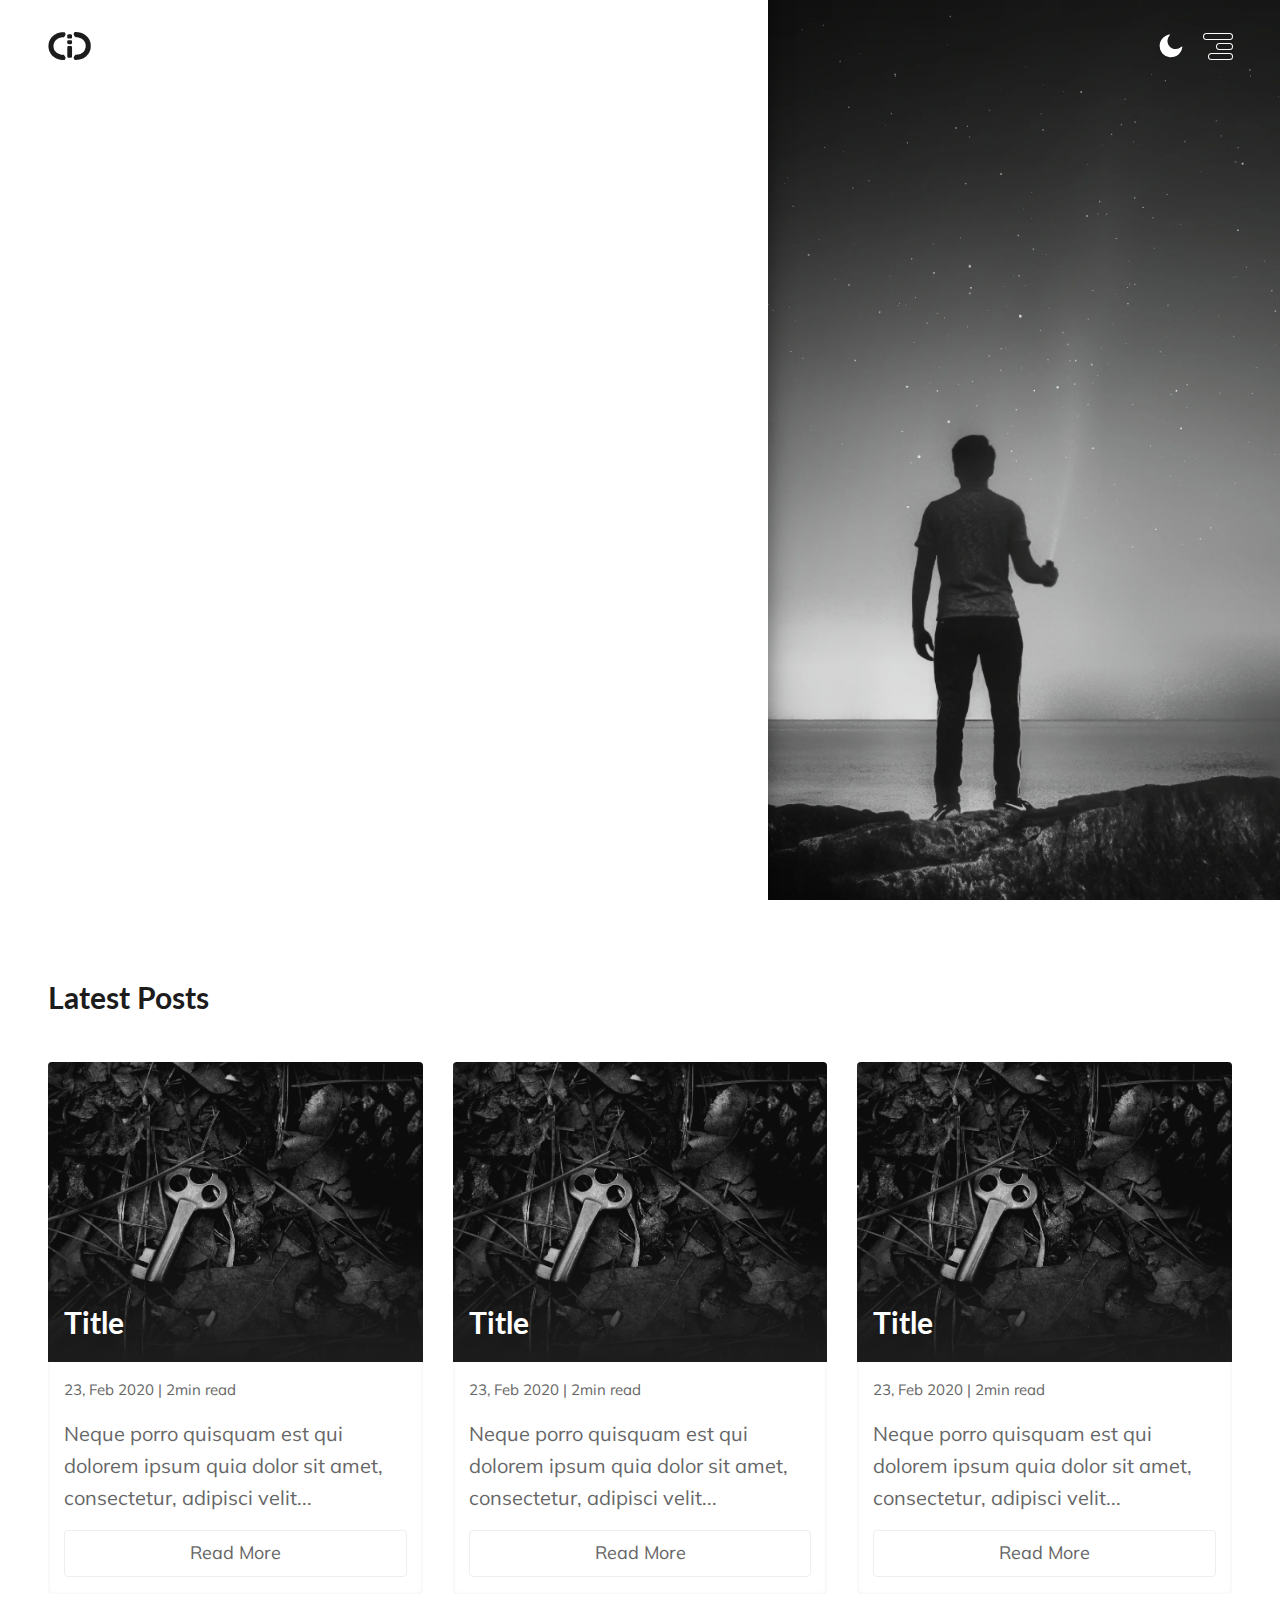
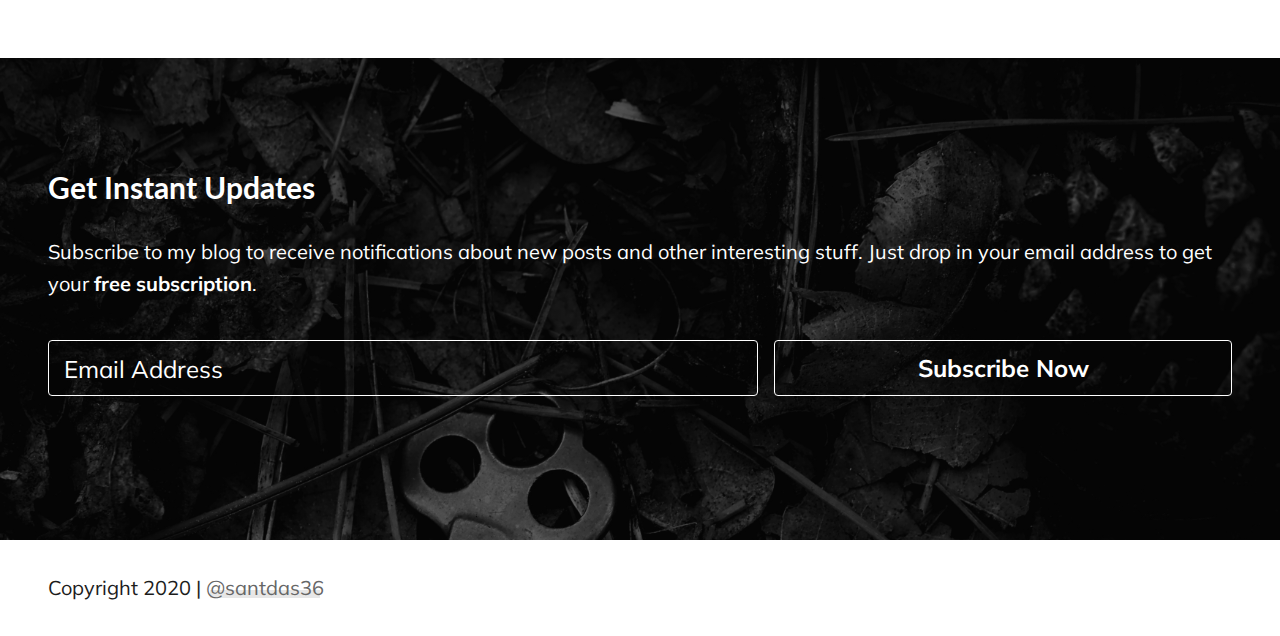
==== temp/index.html @ 0d37ef48 "post v2, preload commented" ====
<!DOCTYPE html>
<html lang="en">
<head>
    <meta charset="utf-8">
    <title>Dits and Dahs | Blog by @santdas36</title>
    <meta name="description" content="Life's nothing but dits and dahs, it's all about finding the pause.">
    <meta name="author" content="santdas36">
    <meta name="theme-color" content="#fff">
    <meta name="viewport" content="width=device-width, initial-scale=1">
    <link href="css/fontawesome/css/fontawesome.min.css" rel="stylesheet">
    <link href="css/fontawesome/css/brands.min.css" rel="stylesheet">
    <link href="css/fontawesome/css/solid.min.css" rel="stylesheet">
    <link href="https://fonts.googleapis.com/css2?family=Muli:wght@400;700&family=Lato:wght@700;900&display=swap" rel="stylesheet">
  <link rel="stylesheet" href="css/normalize.css">
    <link rel="stylesheet" href="css/skeleton.css">
    <link rel="stylesheet" href="css/style.css">
    <link rel="stylesheet" href="css/dark.css">
    <link rel="icon" type="image/png" href="images/favicon.png">
    <style>
        .preload {
            position: fixed;
            z-index: 99;
            top: 0;
            left: 0;
            height: 100vh;
            width: 100vw;
            background: #fff;
            display: flex;
            align-items: center;
            justify-content: center;
            box-shadow: 0 0 1em 1em rgba(0,0,0,0.5);
        }
         body.dark .preload {
         background: #1c1c1c;
         }

        .preload img {
            width: 100px;
            height: 100px;
            border-radius: 50%;
            animation: loading 0.5s alternate infinite cubic-bezier(.5,0.05,1,.5);
            transform: translateY(-25px);
            border: 0.5rem solid #fff;
        }
        .preload.loaded{
        transform: translateX(-40%);
        transition: all 0.5s 0.5s ease-in;
        box-shadow: none;
        }
        .preload.loaded img {
        opacity: 0;
        }
        @keyframes loading {
        0% { transform: translateY(-25px) }
        100% { transform: translateY(25px) }
        }
        .float-right {
        transform: translateX(-20px);
        opacity: 0;
        }
        .float-up {
        transform: translateY(20px);
        opacity: 0;
        }
        @media (max-width: 750px) {
        .preload {
        box-shadow: 0 0 1rem 1rem rgba(0,0,0,0.2);
        }
        .preload.loaded {
        transform: translateY(-100%);
        }
        .float-right {
        transform: translateY(20px);
        opacity: 0;
        }
        }
    </style>
</head>
<body>
    <!--div class="preload">
        <img src="images/favicon.png">
    </div-->
    <header>
    		<nav>
    			<svg class="logo" version="1" xmlns="http://www.w3.org/2000/svg" viewBox="0 0 11100 7200" preserveAspectRatio="xMidYMid meet"><g stroke="none"><path d="M3540 [base64] 0-4-4-8-10-8-17 0-142-92-269-198-24-20-56-46-69-57-44-35-322-308-322-316 0-5-17-26-38-47-20-22-42-46-47-53-40-54-84-108-107-134-16-16-28-34-28-39s-18-32-39-60c-90-117-309-516-326-593-3-18-11-33-16-33s-9-6-9-12c0-7-6-24-13-38s-22-55-32-92c-11-38-23-68-26-68-4 0-10-18-14-40s-10-42-15-45c-4-3-16-45-26-95-10-49-21-90-25-90s-10-24-14-52c-4-29-11-57-15-63-9-11-40-217-40-262 0-16-4-33-10-39-5-5-13-79-17-162-3-84-10-155-15-158-11-7-11-301 0-308 5-3 12-76 16-163 3-88 11-159 16-161 6-2 10-19 10-39 0-50 31-256 40-268 5-5 11-32 15-60 4-27 11-52 15-55 3-3 15-44 24-93 10-48 23-90 27-93 5-3 9-13 9-22s6-28 13-42 22-55 32-92c11-38 23-68 27-68 5 0 8-8 8-18s6-26 14-37c7-11 19-37 26-59 21-65 205-418 221-424 5-2 9-8 9-13 0-11 62-107 87-134 10-11 27-36 37-55 11-19 25-39 33-43 7-4 13-12 13-18 0-5 9-20 20-32s35-41 53-63c71-91 82-104 94-104 7 0 13-7 13-16 0-27 284-301 430-414 18-14 37-30 44-35 6-6 33-26 61-45 27-19 59-43 70-53s30-20 42-23c13-4 23-10 23-14 0-9 143-100 158-100 6 0 12-4 14-8 3-8 196-122 206-122 2 0 46-20 96-44 50-25 111-50 134-58 23-7 42-16 42-20s16-10 35-14c19-3 35-10 35-14s24-14 53-20c28-7 71-21 94-31 23-11 49-19 57-19s17-4 20-8c3-5 42-17 88-27s85-22 88-26c3-3 25-11 50-17s72-17 105-25c33-9 86-18 118-22 31-4 60-11 62-15 3-5 36-11 73-15 37-3 76-10 87-15 24-11 322-40 411-40 35 0 66-4 69-10 8-13 452-14 460-1 3 5 19 13 36 16 42 9 106 69 133 124 19 39 48 123 126 367 13 40 13 115-1 168-10 42-91 172-271 438-76 112-107 149-144 172-51 32-35 30-359 46-121 6-229 15-240 20-11 4-67 15-125 24s-121 21-140 26-84 21-144 36c-60 14-123 32-140 40-17 7-62 25-101 40-116 44-360 169-446 228-44 31-84 56-89 56s-10 3-12 8c-1 4-30 29-62 55-168 136-274 246-404 420-120 161-251 419-315 622-18 58-50 200-74 335-25 137-24 525 1 665 64 355 125 521 307 835 16 28 91 129 173 237 52 66 219 228 327 316 57 46 191 131 326 207 200 113 527 224 798 270 229 39 265 43 445 47 193 5 233 11 288 47 29 19 166 214 340 486 97 152 97 193-4 501-55 166-95 234-165 277-36 22-42 22-360 20-178-1-349-3-379-5zM6915 7181c-3-5-19-13-36-16-38-9-110-78-137-132-11-21-48-121-82-222-88-258-85-281 68-515 36-56 79-119 97-141 17-22 54-78 81-124 56-96 107-146 161-160 21-6 135-15 253-21 201-10 353-27 460-51 192-42 331-81 455-127 44-16 100-36 125-45 90-33 415-218 484-277 151-128 253-225 321-303 127-148 145-173 219-296 151-255 229-460 283-746 26-140 28-167 28-405 [base64] 29-88 65-187 80-220 29-66 84-135 106-135 8 0 14-3 14-8 0-4 22-15 49-25 40-14 85-17 254-17 113 0 208 4 211 8 3 5 69 12 146 16 77 3 148 10 158 15 9 5 87 17 172 26s159 20 165 24c5 5 37 12 70 16s65 10 70 14c6 5 51 16 100 25 50 10 95 21 100 26 6 4 29 11 53 15 23 4 42 10 42 14s28 13 63 20c34 7 81 21 104 32 23 10 49 19 57 19 9 0 16 4 16 8s21 13 46 20 66 21 90 32c23 11 48 20 53 20 6 0 11 4 11 9s12 12 28 15c28 7 246 115 337 166 28 16 57 32 65 36 16 8 71 45 80 54 3 3 22 14 43 24 20 11 37 23 37 28 0 4 4 8 9 8 12 0 129 79 138 93 5 7 19 18 33 25s44 29 66 50c23 20 61 53 84 72 111 92 330 307 339 331 2 6 20 28 40 49 20 22 41 45 46 52 6 7 26 33 45 58s41 51 48 59c8 8 25 32 39 54s33 49 43 60c10 10 29 39 42 64 12 25 32 56 44 69 11 13 29 43 40 66 10 24 24 48 30 55 6 6 31 51 55 100 24 48 47 90 50 93s14 28 24 55c11 28 22 52 26 55 3 3 10 20 14 37 3 18 10 33 15 33 4 0 16 29 26 65s22 65 25 65c4 0 10 18 14 40s10 40 14 40c8 0 28 70 38 128 3 17 9 32 13 32s11 21 15 46c4 26 11 54 15 63 17 31 57 232 66 337 4 41 11 77 15 80 12 7 11 930 0 952-5 9-14 62-21 116-11 102-45 268-60 297-5 9-11 37-15 63-4 25-11 46-15 46s-10 15-13 33c-10 57-30 127-38 127-4 0-10 18-14 40s-10 40-14 40-13 21-20 48c-6 26-20 65-31 87-47 102-70 156-70 164 0 5-3 11-7 13-5 2-30 47-57 101-27 53-52 97-56 97s-11 11-14 24-21 46-39 72c-18 27-45 70-60 96s-33 53-40 60c-6 7-24 31-38 53-24 36-46 66-121 159-13 15-40 46-60 68-21 22-38 44-38 47 0 9-262 269-310 308-19 15-46 39-60 51-14 13-59 49-100 80s-77 58-80 61c-13 15-100 71-109 71-6 0-11 4-11 8 0 5-30 26-66 48-36 21-77 47-92 56-58 37-340 181-427 219-27 11-63 27-80 34-48 22-138 54-170 61-16 4-32 10-35 14-5 7-157 55-205 65-16 4-39 11-50 16-27 12-132 37-240 58-49 10-97 21-105 24-8 4-46 11-85 17-38 5-113 16-165 24s-159 18-238 22c-78 4-145 11-148 16-7 11-441 10-449-1zM5234 6621c-129-32-236-144-264-279-7-31-10-472-8-1267l3-1220 28-55c55-111 144-180 258-199 83-14 553-14 639 0 122 19 226 102 272 217l23 57 3 1209c2 1054 0 1217-13 1268-29 114-97 197-204 247l-56 26-325 2c-179 1-339-2-356-6zM5181 3110c-100-36-168-96-212-186-24-48-24-53-24-329 0-270 1-281 22-322 42-78 99-125 196-161 56-21 74-22 400-22h342l75 27c93 34 165 101 193 178 25 73 25 526 0 606-22 70-108 158-190 197l-58 27-345 2c-322 3-349 1-399-17zM5185 1681c-135-49-195-119-229-268-23-104-23-528 0-601 29-88 107-161 208-195 74-25 734-25 812 0 73 23 158 91 189 153 25 49 25 49 25 337 0 303-4 332-50 422-29 58-79 104-148 138l-57 28-350 2c-318 3-355 1-400-16z"/></g></svg>
    		<div class="toggles">
    		<svg class="dark-mode" version="1" xmlns="http://www.w3.org/2000/svg" viewBox="0 0 1280
 1280" preserveAspectRatio="xMidYMid meet"><path d="M575 1194C286 1153 80 918 80 630c0-73 32-197 67-263 44-82 157-188 244-230s201-66 224-47c25 20 17 56-21 102-57 67-77 121-78 213-1 72 3 88 32 147 38 77 92 130 171 166 46 22 71 26 136 26 95 0 162-26 237-93 82-73 117-48 99 70-21 129-68 225-156 313-63 63-154 117-235 140-59 16-176 27-225 20z"/></svg>
    		<a href="#" class="nav-toggle"></a>
    		</div>
    		<ul>
    			<li><a class="nav-link active" href="#">Home</a></li>
    			<li><a class="nav-link" href="#">About</a></li>
    			<li><a class="nav-link" href="#">Posts</a></li>
    			<li><a class="nav-link subscribe" href="#">Subscribe</a></li>
    		</ul>
    		</nav>
    </header>
    <main>
        <section id="home">
            <div class="container">
            	<div class="hero">
            	    <span class="hello float-right">Hello again. This is</span>
                   <h1 class="title float-right">Dits & Dahs</h1>
                   <p  class="description float-right">Life's nothing but dits and dahs, it's all about finding the pause.
                   <span class="credit float-right">A blog by <a class="link" href="https://santdas.ga">@santdas36</a></span></p>
                   <div class="buttons">
                       <a class="btn btn-primary float-up"href="#">Know More</a>
                       <a class="btn btn-secondary float-up"href="#">Latest Posts</a>                       
                   </div>
            	</div>
            	<div class="hero-image parallax">
            	</div>
            </div>
        </section>
        <section id="latest">
        		<div class="container">
        		<h2>Latest Posts</h2>
        		<div class="posts">
        			<div class="post">
        				<div class="post-image">
        					<img src="images/p1.jpeg" />
        					<h3 class="post-title">title</h3>
        				</div>
        				<div class="post-content">
        					<p class="post-details">23, Feb 2020 | 2min read</p>
        					<p class="post-summary">Neque porro quisquam est qui dolorem ipsum quia dolor sit amet, consectetur, adipisci velit...</p>
        					<a href="#" class="post-link">Read More</a>
        				</div>
        			</div>
        			<div class="post">
        				<div class="post-image">
        					<img src="images/p1.jpeg" />
        					<h3 class="post-title">title</h3>
        				</div>
        				<div class="post-content">
        					<p class="post-details">23, Feb 2020 | 2min read</p>
        					<p class="post-summary">Neque porro quisquam est qui dolorem ipsum quia dolor sit amet, consectetur, adipisci velit...</p>
        					<a href="#" class="post-link">Read More</a>
        				</div>
        			</div>
        			<div class="post">
        				<div class="post-image">
        					<img src="images/p1.jpeg" />
        					<h3 class="post-title">title</h3>
        				</div>
        				<div class="post-content">
        					<p class="post-details">23, Feb 2020 | 2min read</p>
        					<p class="post-summary">Neque porro quisquam est qui dolorem ipsum quia dolor sit amet, consectetur, adipisci velit...</p>
        					<a href="#" class="post-link">Read More</a>
        				</div>
        			</div>
        			<div class="post">
        				<div class="post-image">
        					<img src="images/p1.jpeg" />
        					<h3 class="post-title">title</h3>
        				</div>
        				<div class="post-content">
        					<p class="post-details">23, Feb 2020 | 2min read</p>
        					<p class="post-summary">Neque porro quisquam est qui dolorem ipsum quia dolor sit amet, consectetur, adipisci velit...</p>
        					<a href="#" class="post-link">Read More</a>
        				</div>
        			</div>
        		</div>
        		</div>
        </section>
        <section id="subscribe">
        		<div class="container parallax">
        		<h2>Get Instant Updates</h2>
        		<p>Subscribe to my blog to receive notifications about new posts and other interesting stuff. Just drop in your email address to get your <b>free subscription</b>.</p>
        		<form class="subscribe" method="post">
        			<div class="input-group">
        				<input id="email" type="email"/>
        				<label for="email">Email Address</label>
        				<p class="error">Please enter a valid email address.</p>
        			</div>
        		<input type="submit" value="Subscribe Now" />
        		</form>
        		</div>
        </section>
    </main>
    <footer>
        <p class="copy">Copyright 2020 | <a class="link" href="http://instagram.com/santdas36">@santdas36</a></p>
    </footer>

<script src="https://code.jquery.com/jquery-3.5.0.min.js"></script>
<script src="script.js"></script>
<script>
$(window).on('load', function() {
  setTimeout(() => {
  $('.preload').addClass('loaded');
  setTimeout(() => {
  $('.preload').fadeOut();
  $('.float-right, .float-up').each(function(i) {
  $(this).delay((i + 2) * 150).queue(function(){
  $(this).removeClass("float-right");
  $(this).removeClass("float-up");
  });
  });
  }, 1300);
  }, 1000);
})
</script>
    <!-- Global site tag (gtag.js) - Google Analytics -->
    <script async src="https://www.googletagmanager.com/gtag/js?id=UA-164978597-1"></script>
    <script>
        window.dataLayer = window.dataLayer || [];
        function gtag() {
            dataLayer.push(arguments);
        }
        gtag('js', new Date());
        gtag('config', 'UA-164978597-1');
    </script>
</body>
</html>
---- temp/css/fontawesome/css/brands.min.css ----
/*!
 * Font Awesome Free 5.13.0 by @fontawesome - https://fontawesome.com
 * License - https://fontawesome.com/license/free (Icons: CC BY 4.0, Fonts: SIL OFL 1.1, Code: MIT License)
 */
@font-face{font-family:"Font Awesome 5 Brands";font-style:normal;font-weight:400;font-display:block;src:url(../webfonts/fa-brands-400.eot);src:url(../webfonts/fa-brands-400.eot?#iefix) format("embedded-opentype"),url(../webfonts/fa-brands-400.woff2) format("woff2"),url(../webfonts/fa-brands-400.woff) format("woff"),url(../webfonts/fa-brands-400.ttf) format("truetype"),url(../webfonts/fa-brands-400.svg#fontawesome) format("svg")}.fab{font-family:"Font Awesome 5 Brands";font-weight:400}
---- temp/css/fontawesome/css/solid.min.css ----
/*!
 * Font Awesome Free 5.13.0 by @fontawesome - https://fontawesome.com
 * License - https://fontawesome.com/license/free (Icons: CC BY 4.0, Fonts: SIL OFL 1.1, Code: MIT License)
 */
@font-face{font-family:"Font Awesome 5 Free";font-style:normal;font-weight:900;font-display:block;src:url(../webfonts/fa-solid-900.eot);src:url(../webfonts/fa-solid-900.eot?#iefix) format("embedded-opentype"),url(../webfonts/fa-solid-900.woff2) format("woff2"),url(../webfonts/fa-solid-900.woff) format("woff"),url(../webfonts/fa-solid-900.ttf) format("truetype"),url(../webfonts/fa-solid-900.svg#fontawesome) format("svg")}.fa,.fas{font-family:"Font Awesome 5 Free";font-weight:900}
---- temp/css/skeleton.css ----
.container {
  position: relative;
  width: 100%;
  margin: 0 auto;
  box-sizing: border-box; }
.column,
.columns {
  width: 100%;
  float: left;
  box-sizing: border-box; }


/* For devices larger than 550px */
@media (min-width: 550px) {
  .column,
  .columns {
    margin-left: 4%; }
  .column:first-child,
  .columns:first-child {
    margin-left: 0; }

  .one.column,
  .one.columns                    { width: 4.66666666667%; }
  .two.columns                    { width: 13.3333333333%; }
  .three.columns                  { width: 22%;            }
  .four.columns                   { width: 30.6666666667%; }
  .five.columns                   { width: 39.3333333333%; }
  .six.columns                    { width: 48%;            }
  .seven.columns                  { width: 56.6666666667%; }
  .eight.columns                  { width: 65.3333333333%; }
  .nine.columns                   { width: 74.0%;          }
  .ten.columns                    { width: 82.6666666667%; }
  .eleven.columns                 { width: 91.3333333333%; }
  .twelve.columns                 { width: 100%; margin-left: 0; }

  .one-third.column               { width: 30.6666666667%; }
  .two-thirds.column              { width: 65.3333333333%; }

  .one-half.column                { width: 48%; }

  /* Offsets */
  .offset-by-one.column,
  .offset-by-one.columns          { margin-left: 8.66666666667%; }
  .offset-by-two.column,
  .offset-by-two.columns          { margin-left: 17.3333333333%; }
  .offset-by-three.column,
  .offset-by-three.columns        { margin-left: 26%;            }
  .offset-by-four.column,
  .offset-by-four.columns         { margin-left: 34.6666666667%; }
  .offset-by-five.column,
  .offset-by-five.columns         { margin-left: 43.3333333333%; }
  .offset-by-six.column,
  .offset-by-six.columns          { margin-left: 52%;            }
  .offset-by-seven.column,
  .offset-by-seven.columns        { margin-left: 60.6666666667%; }
  .offset-by-eight.column,
  .offset-by-eight.columns        { margin-left: 69.3333333333%; }
  .offset-by-nine.column,
  .offset-by-nine.columns         { margin-left: 78.0%;          }
  .offset-by-ten.column,
  .offset-by-ten.columns          { margin-left: 86.6666666667%; }
  .offset-by-eleven.column,
  .offset-by-eleven.columns       { margin-left: 95.3333333333%; }

  .offset-by-one-third.column,
  .offset-by-one-third.columns    { margin-left: 34.6666666667%; }
  .offset-by-two-thirds.column,
  .offset-by-two-thirds.columns   { margin-left: 69.3333333333%; }

  .offset-by-one-half.column,
  .offset-by-one-half.columns     { margin-left: 52%; }

}


/* Base Styles
–––––––––––––––––––––––––––––––––––––––––––––––––– */
/* NOTE
html is set to 62.5% so that all the REM measurements throughout Skeleton
are based on 10px sizing. So basically 1.5rem = 15px :) */
body {
  font-size: 16px; /* currently ems cause chrome bug misinterpreting rems on body element */
  line-height: 1.6;
  font-weight: 400;
  font-family: "Lato", sans-serif;
  color: #1c1c1c; }
h1, h2, h3, h4 {
  font-weight: 700;
  color: #1c1c1c;
  }
  
h1 { font-size: 2.00em; }
 h2 { font-size: 1.50em; }
  h3 { font-size: 1.17em; }
   h4 { font-size: 1.00em; }
    p { font-size: 1em; color: #1c1c1c; }

/* Buttons
–––––––––––––––––––––––––––––––––––––––––––––––––– */
/* Lists
–––––––––––––––––––––––––––––––––––––––––––––––––– */
ul {
  list-style: circle inside; }
ol {
  list-style: decimal inside; }
ol, ul {
  padding-left: 0;
  margin-top: 0; }
ul ul,
ul ol,
ol ol,
ol ul {
  margin: 1.5rem 0 1.5rem 3rem;
  font-size: 90%; }
li {
  margin-bottom: 1rem; }


/* Code
–––––––––––––––––––––––––––––––––––––––––––––––––– */
code {
  padding: .2rem .5rem;
  margin: 0 .2rem;
  font-size: 90%;
  white-space: nowrap;
  background: #F1F1F1;
  border: 1px solid #E1E1E1;
  border-radius: 4px; }
pre > code {
  display: block;
  padding: 1rem 1.5rem;
  white-space: pre; }


/* Tables
–––––––––––––––––––––––––––––––––––––––––––––––––– */
th,
td {
  padding: 12px 15px;
  text-align: left;
  border-bottom: 1px solid #E1E1E1; }
th:first-child,
td:first-child {
  padding-left: 0; }
th:last-child,
td:last-child {
  padding-right: 0; }


/* Spacing
–––––––––––––––––––––––––––––––––––––––––––––––––– */
button,
.button {
  margin-bottom: 1rem; }
input,
textarea,
select,
fieldset {
  margin-bottom: 1.5rem; }
pre,
blockquote,
dl,
figure,
table,
p,
ul,
ol,
form {
  margin-bottom: 2.5rem; }


/* Utilities
–––––––––––––––––––––––––––––––––––––––––––––––––– */
.u-full-width {
  width: 100%;
  box-sizing: border-box; }
.u-max-full-width {
  max-width: 100%;
  box-sizing: border-box; }
.u-pull-right {
  float: right; }
.u-pull-left {
  float: left; }


/* Misc
–––––––––––––––––––––––––––––––––––––––––––––––––– */
hr {
  margin-top: 3rem;
  margin-bottom: 3.5rem;
  border-width: 0;
  border-top: 1px solid #E1E1E1; }


/* Clearing
–––––––––––––––––––––––––––––––––––––––––––––––––– */

/* Self Clearing Goodness */
.container:after,
.row:after,
.u-cf {
  content: "";
  display: table;
  clear: both; }


/* Media Queries
–––––––––––––––––––––––––––––––––––––––––––––––––– */
/*
Note: The best way to structure the use of media queries is to create the queries
near the relevant code. For example, if you wanted to change the styles for buttons
on small devices, paste the mobile query code up in the buttons section and style it
there.
*/


/* Larger than mobile */
@media (min-width: 400px) {
body {
	font-size: 1.05em;
}
}
/* Larger than phablet (also point when grid becomes active) */
@media (min-width: 550px) {
body {
	font-size: 1.15em;
}

}

/* Larger than tablet */
@media (min-width: 750px) {
body {
	font-size: 1.25em;
}
}
---- temp/css/style.css ----
* {
transition: all 0.3s ease-in;
}
body {
background: #ffffff;
color: #1c1c1c;
font-family: "Muli", sans-serif;
width: 100vw;
-webkit-tap-highlight-color: transparent;
}
h1, h2, h3, h4 {
  font-family: "Lato", sans-serif;
  font-weight: 700;
}
#home .container {
display: flex;
min-height: 100vh;
width: 100vw;
align-items: center;
background: #ffffff;
}
.hero {
display: flex;
flex-flow: column nowrap;
margin: 3rem;
height: 100%;
width: calc(60% - 6rem);
}
.hello {
font-size: 1.2em;
color: #666666;
}
.title {
margin: 1rem 0;
margin-left: -0.1rem;
font-weight: 900;
font-size: 2.75em;
line-height: 1.2;
color: #1c1c1c;
}
.description {
margin: 0;
font-size: 1.25em;
font-weight: 700;
color: #1c1c1c;
}
.description span.credit {
display: block;
margin-top: 1em;
color: #666666;
font-weight: 400;
font-size: 0.9em;
}
.hero-image{
width: 40%;
height: 100vh;
background: url(../images/bg.webp);
background-size: cover;
background-position: 0 0;
box-shadow: inset 1em 0 1.2em -1em rgba(0,0,0,0.5);
transition: none;
}
.buttons{
margin-top: 2rem;
}
.btn {
padding: 0.5rem 1rem;
border: 0.1rem solid #666666;
margin: 0;
border-radius: 0.25rem;
white-space: nowrap;
line-height: 1.5;
display: inline-block;
}
.btn:hover {
transform: translateY(-3px);
box-shadow: 0 0.5rem 1rem rgba(0, 0, 0, 0.25);
}
.btn:focus {
transform: translateY(-1px);
box-shadow: 0 0.5rem 1rem -0.5rem rgba(0, 0, 0, 0.5);
}
.btn-primary {
background: #333333;
border: 0.1rem solid #333333;
color: #ffffff;
}
.btn-primary:hover {
background: #1c1c1c;
color: #ffffff;
border-color: #1c1c1c;
}
.btn-secondary {
background: transparent;
color: #666666;
}
.btn-secondary:hover {
color: #1c1c1c;
border-color: #1c1c1c;
}

.btn:not(:last-child) {
margin-right: 1rem;
}
a {
color: #666666; 
position: relative;
text-decoration: none;
z-index: 1;
}
a:hover {
color: #1c1c1c;
}
a.link:before {
position: absolute;
content: '';
width: calc(100% - 0.5rem);
height: 0.5rem;
bottom: 0.1rem;
left: 0.25rem;
background: rgba(20,20,20,0.1);
z-index: -1;
transition: all 0.3s;
}
a.link:hover:before {
width: 100%;
height: 0.25rem;
left: 0;
bottom: -0.25rem;
}
footer {
padding: 2rem 3rem;
background: #ffffff;
}
footer .copy{
margin: 0;
}
header{
padding-top: 3.75rem
}
header nav{
width: calc(100vw - 2rem);
background: #ffffff;
padding: 1rem;
display: flex;
position: fixed;
justify-content: space-between;
align-items: center;
z-index: 2;
top: 0;
}
nav .logo {
height: 1.75rem;
fill: #1c1c1c;filter: drop-shadow(0 1px 0 #ffffff) drop-shadow(0 -1px 0 #ffffff) drop-shadow(-1px 0 0 #ffffff) drop-shadow(1px 0 0 #ffffff);
}
.toggles {
display: flex;
align-items: center;
}
.dark-mode {
height: 1.75rem;
stroke: #1c1c1c;
stroke-width: 6%;
fill: #ffffff;
margin-right: 2rem;
z-index: 1;
}
nav ul {
list-style-type: none;
margin: 0;
position: absolute;
left: 0;
top: 3.75rem;
width: 100vw;
height: 0;
overflow: hidden;
transition: all 0.3s;
display: flex;
flex-flow: column nowrap;
background: #ffffff;
justify-content: center;
}
nav ul li {
text-align: right;
margin: 0.5rem 3rem;
font-size: 1.75rem;
font-weight: 900;
text-transform: uppercase;
opacity: 0;
position: relative;
}
nav ul li a:before{
position: absolute;
content: '';
width: 75%;
height: 0;
background: rgba(20,20,20,0.2);
bottom: -25%;
right: 5%;
z-index: -1;
}
nav ul li a.active:before{
height: 25%;
}
nav ul.isActive {
height: calc(100vh - 3.75rem);
}
nav ul.isActive li {
opacity: 1;
}
.nav-toggle {
width: 15px;
height: 5px;
background: #1c1c1c;
border-radius: 0.25rem;
position: relative;
transition: width 0.3s, background 0.3s 0.3s;
display: inline-block;
}
.nav-toggle:after, .nav-toggle:before {
content:'';
position: absolute;
height: 5px;
width: 23px;
background: #1c1c1c;
border-radius: 0.25rem;
top: 10px;
right: 0;
transition: width 0.3s, top 0.3s 0.3s, bottom 0.3s 0.3s, background 0.3s, transform 0.3s;
}
.nav-toggle:before {
width: 28px;
bottom: 10px;
top: auto;
}
.nav-toggle:hover, .nav-toggle:hover:before , .nav-toggle:hover:after {
width: 30px;
}
.nav-toggle.isActive {
background: transparent;
transition: width 0.3s, background 0.3s;
width: 30px;
box-shadow: none !important;
}
.nav-toggle.isActive:after {
top: 0;
width: 30px;
transform: rotate(45deg);
transition: width 0.3s, top 0.3s, bottom 0.3s, background 0.3s 0.3s, transform 0.3s 0.3s;
}
.nav-toggle.isActive:before {
bottom: 0;
width: 30px;
transform: rotate(-45deg);
transition: width 0.3s, top 0.3s, bottom 0.3s, background 0.3s 0.3s, transform 0.3s 0.3s;
}

@media (max-width: 400px) {
#home .container {
background: url(../images/bg.webp);
background-size: cover;
background-position: 0% 50%;
min-height: calc(100vh - 3.75rem);
}
.hero {
margin: 1rem;
padding: 2rem;
width: calc(100% - 6rem);
text-align: center;
background: rgba(255,255,255,0.9);
border-radius: 0.25rem;
}
.hero-image {
display: none;
}
.btn {
display: block;
line-height: 1.5;
}
.btn:not(:last-child) {
margin-bottom: 1rem;
margin-right: 0;
}
footer {
padding: 1rem;
text-align: center;
}
}

@media (max-width: 750px) and (min-width: 400px){
#home .container {
flex-flow: column nowrap;
align-items: flex-start;
}
.hero {
width: 75%;
margin: 5rem 3rem;
}
.hero-image {
width: 100%;
height: 50vh;
min-height: 400px;
box-shadow: inset 0 1em 1.2em -1em rgba(0,0,0,0.5);
}
header{
padding-top: 3.75rem
}
header nav{
width: calc(100vw - 6rem);
padding: 1.5rem 3rem;
}
nav ul.isActive {
height: calc(100vh - 3.75rem);
}
}

@media (min-width: 750px) {
#home .container {
align-items: flex-end;
}
header {
padding: 0;
}
header nav {
background: transparent;
width: calc(100vw - 6rem);
padding: 2rem 3rem;
}
nav ul {
left: auto;
right: 0;
top: 0;
width: 0;
height: 100vh;
}
nav ul.isActive {
width: 33%;
height: 100vh;
box-shadow: 0 0 1em rgba(0,0,0,0.5);
}
nav.fixed {
padding: 1rem;
background: #ffffff;
width: calc(100vw - 2rem);
}
.nav-toggle, .nav-toggle:before , .nav-toggle:after {
box-shadow: 0 0 0 1px #ffffff;
}
}

#latest .container {
padding: 1rem;
background: #ffffff;
}
.post {
width: 100%;
box-shadow: inset 0 0 0.25rem #eeeeee;
border-radius: 0.25rem;
margin: 2rem 0;
background: #ffffff;
}
.post:hover {
box-shadow: inset 0 0 0 0.1rem #fff, 0 0.25rem 1rem rgba(0,0,0,0.1);
}
.post:last-child {
display: none;
}
.post-image {
width: 100%;
height: 250px;
border-radius: 0.25rem 0.25rem 0 0;
overflow: hidden;
position: relative;
}
.post-title {
position: absolute;
bottom: 0;
z-index: 1;
color: #ffffff;
padding: 2em 1rem 1rem 1rem;
margin: 0;
width: calc(100% - 2rem);
font-size: 1.5em;
text-transform: capitalize;
background: linear-gradient(to top, #1c1c1c, transparent);
}
.post-image img {
width: 100%;
height: 100%;
object-fit: cover;
}
.post:hover img {
transform: scale(1.1)
}
.post-content {
padding: 1rem;
}
.post-details, .post-summary {
margin: 0;
margin-bottom: 1rem;
color: #666666;
}
.post-details {
font-size: 0.75em;
}
.post:hover .post-summary {
color: #1c1c1c;
}
.post-link {
padding: 0.5rem 0.75rem;
font-size: 0.9em;
border: 0.1rem #eeeeee solid;
display: block;
margin-bottom: 0.1rem;
border-radius: 0.25rem;
text-align: center;
}
.post:hover .post-link {
border: 0.1rem #666666 solid;
color: #1c1c1c;
}
.post:hover .post-link:hover {
border: 0.1rem #1c1c1c solid;
background: #1c1c1c;
color: #ffffff;
}

@media (min-width: 400px) {
#latest .container {
padding: 3rem;
}
}

@media (min-width: 550px) {
.posts {
display: flex;
flex-flow: row wrap;
justify-content: space-between;
}
.post {
flex: 0 0 calc(50% - 1rem);
margin: 1rem 0;
}
}
@media (min-width: 550px) and (max-width: 750px) {
.post:last-child {
display: block;
}
}
@media (min-width: 750px) {
.post {
flex: 0 0 calc(33% - 1rem);
}
.post-image {
height: 300px;
}
}


#subscribe .container {
padding: 2rem;
background: linear-gradient(rgba(0,0,0,0.6), rgba(0,0,0,0.6)), url(../images/p1.jpeg);
background-position: 0 0;
background-size: cover;
color: #ffffff;
transition: none;
}
#subscribe .container h2, #subscribe .container p{
color: #ffffff;
}
.input-group {
position: relative;
margin-bottom: 1rem;
}
label {
position: absolute;
top: 0.75rem;
left: 1rem;
font-size: 1.2em;
}
input#email {
  width: 100%;
  font-size: 1.2em;
  padding: 0.75rem 1rem; 
  border: 0.1rem solid #ffffff;
  border-radius: 0.25rem;
  box-shadow: none;
  box-sizing: border-box;
  background: transparent;
  outline: none;
  margin: 0;
   }
label.valid {
top: -1.75em;
left: 0;
font-size: 1em;
}
input[type="submit"] {
  width: 100%;
  font-size: 1.2em;
  padding: 0.75rem 1rem; 
  border: 0.1rem solid #ffffff;
  border-radius: 0.25rem;
  box-shadow: none;
  box-sizing: border-box;
  background: transparent;
  color: #ffffff;
  outline: none;
  font-weight: 700;
}
input[type="submit"].valid {
color: #666;
background: #ffffff;
}
input[type="submit"]:hover {
color: #1c1c1c !important;
background: #ffffff;
}
.error {
font-size: 0.75em;
margin: 0 0 0 0.2rem;
color: #f08080 !important;
height: 0;
overflow: hidden;
}
.error.show {
height: 2em;
}
@media (min-width: 400px) {
#subscribe .container {
padding: 3rem;
}
}

@media (min-width: 550px) {
#subscribe .container {
padding: 5rem 	3rem;
}
form {
display: flex;
align-items: flex-start;
}
.input-group {
flex: 0 0 60%;
margin: 0 1rem 0 0;
}
input[type="submit"] {
flex: 30%;
}
label {
position: absolute;
top: 0.4em;
left: 1rem;
font-size: 1.2em;
}
}
---- temp/css/dark.css ----
body.dark {
  background: #1c1c1c;
  color: #ffffff;
}
body.dark h1, body.dark h2, body.dark h3, body.dark h4, body.dark p {
  color: #ffffff;
  }
body.dark #home .container {
  background: #1c1c1c;
}
body.dark .hello {
  color: #aeaeae;
}
body.dark .title {
  color: #ffffff;
}
body.dark .description {
  color: #ffffff;
}
body.dark .description span.credit {
  color: #aeaeae;
}
body.dark .hero-image {
  box-shadow: inset 1em 0 1.2em -1em rgba(0, 0, 0, 0.5);
}
body.dark .btn {
  border: 0.1rem solid #aeaeae;
}
body.dark .btn-primary {
  background: #eeeeee;
  border: 0.1rem solid #eeeeee;
  color: #1c1c1c;
}
body.dark .btn-primary:hover {
  background: #ffffff;
  color: #1c1c1c;
  border-color: #ffffff;
}
body.dark .btn-secondary {
  background: transparent;
  color: #aeaeae;
}
body.dark .btn-secondary:hover {
  color: #ffffff;
  border-color: #ffffff;
}
body.dark a {
  color: #aeaeae;
}
body.dark a:hover {
  color: #ffffff;
}
body.dark a.link:before {
  background: rgba(200, 200, 200, 0.1);
}
body.dark footer {
  background: #1c1c1c;
}
body.dark header nav {
  background: #1c1c1c;
}
body.dark nav .logo {
  fill: #ffffff;
  filter: drop-shadow(0 1px 0 #1c1c1c) drop-shadow(0 -1px 0 #1c1c1c) drop-shadow(-1px 0 0 #1c1c1c) drop-shadow(1px 0 0 #1c1c1c);
}
body.dark .dark-mode.active {
  fill: #ffffff;
  stroke-width: 0;
}
body.dark nav ul {
  background: #1c1c1c;
}
body.dark nav ul li a:before {
  background: rgba(200, 200, 200, 0.2);
}
body.dark .nav-toggle {
  background: #ffffff;
}
body.dark .nav-toggle:after, body.dark .nav-toggle:before {
  background: #ffffff;
}
body.dark .nav-toggle.isActive {
  background: transparent;
}
@media (max-width: 400px) {
  body.dark #home .container {
    background: url(../images/bg.webp);
    background-size: cover;
    background-position: 0% 50%;
  }
  body.dark .hero {
    background: rgba(25, 25, 25, 0.9);
  }
}
@media (min-width: 750px) {
  body.dark header nav {
    background: transparent;
  }
  body.dark nav.fixed {
    background: #1c1c1c;
  }
  body.dark .nav-toggle, body.dark .nav-toggle:before, body.dark .nav-toggle:after {
    box-shadow: 0 0 0 0.1rem #1c1c1c;
  }
}
body.dark #latest .container {
  background: #1c1c1c;
}
body.dark .post {
  box-shadow: 0 0 0.1rem #151515;
  background: #222222;
}
body.dark .post:hover {
  box-shadow: 0 0.25rem 1rem #151515;
}
body.dark .post-title {
  color: #ffffff;
  background: linear-gradient(to top, #1c1c1c, transparent);
}
body.dark .post-details, body.dark .post-summary {
  color: #aeaeae;
}
body.dark .post:hover .post-summary {
  color: #ffffff;
}
body.dark .post-link {
  border: 0.1rem #666666 solid;
}
body.dark .post:hover .post-link {
  border: 0.1rem #aeaeae solid;
  color: #ffffff;
}
body.dark .post:hover .post-link:hover {
  border: 0.1rem #ffffff solid;
  background: #ffffff;
  color: #1c1c1c;
}
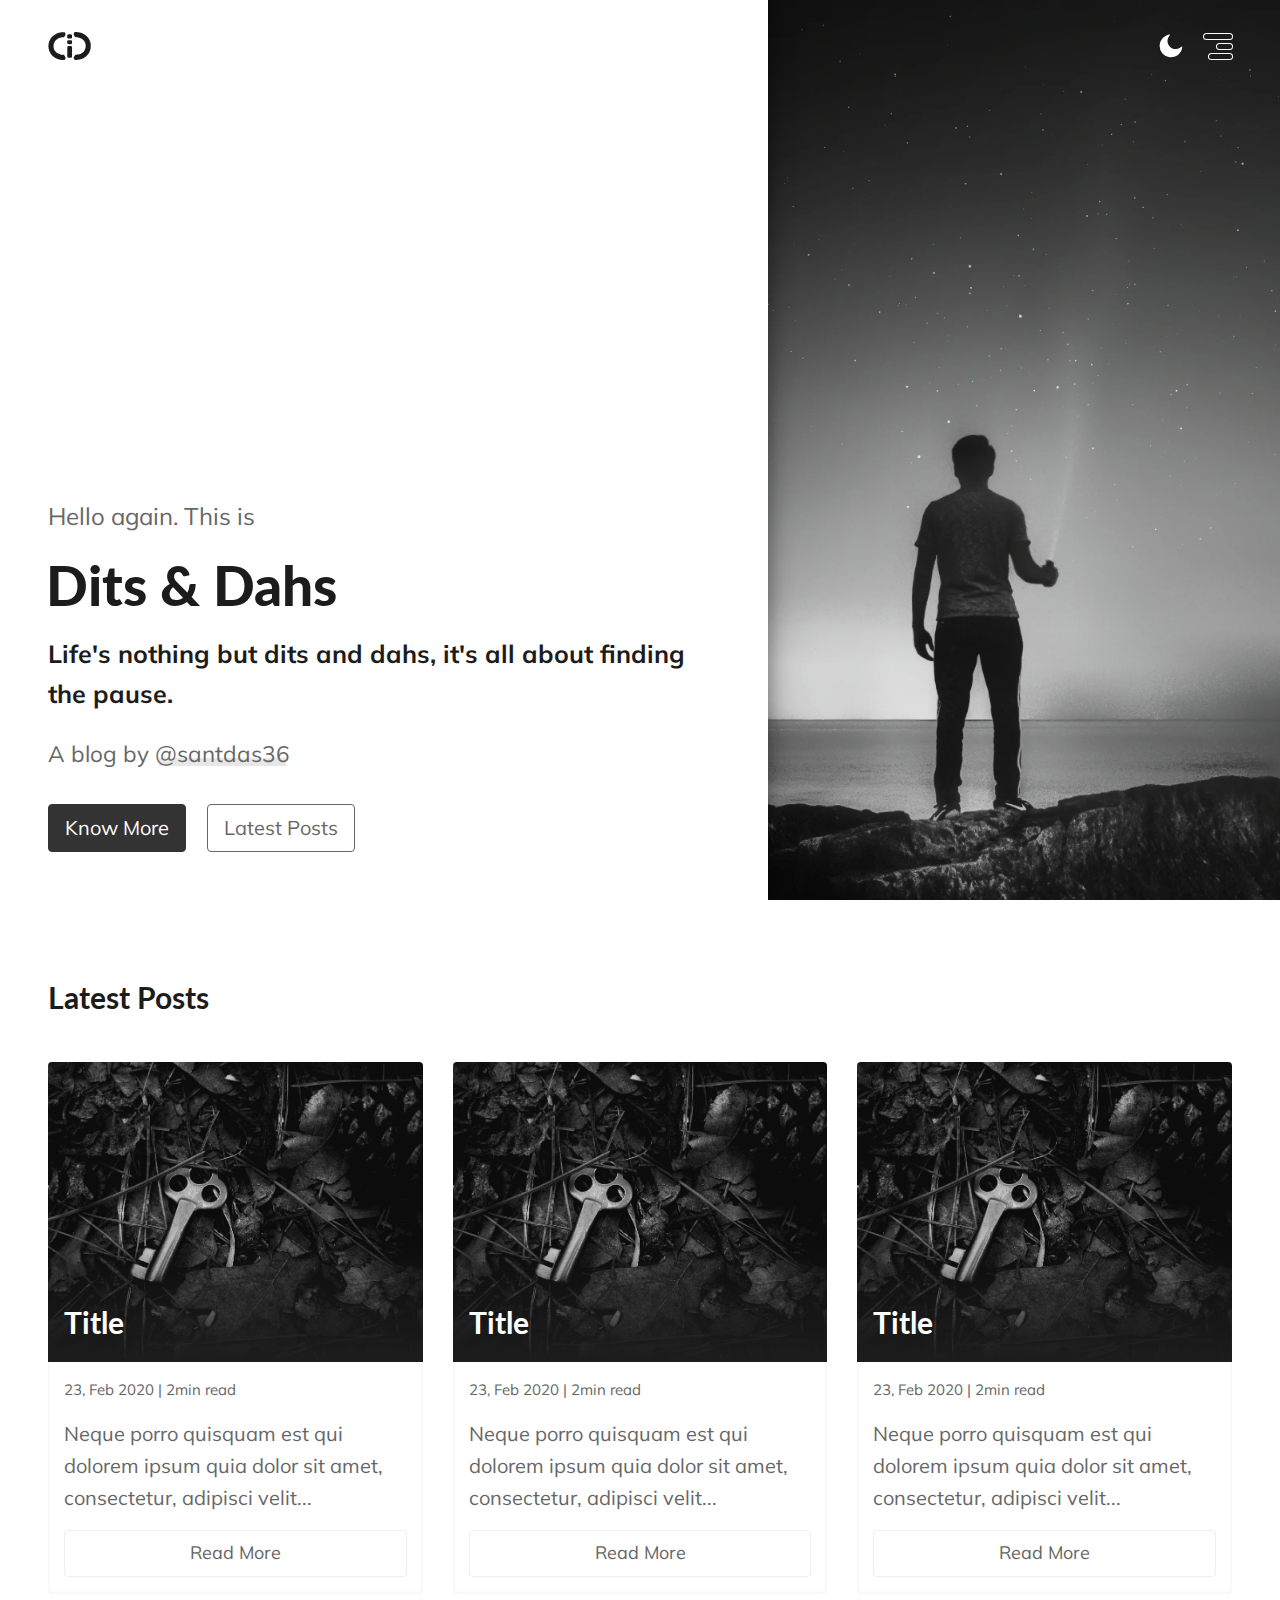
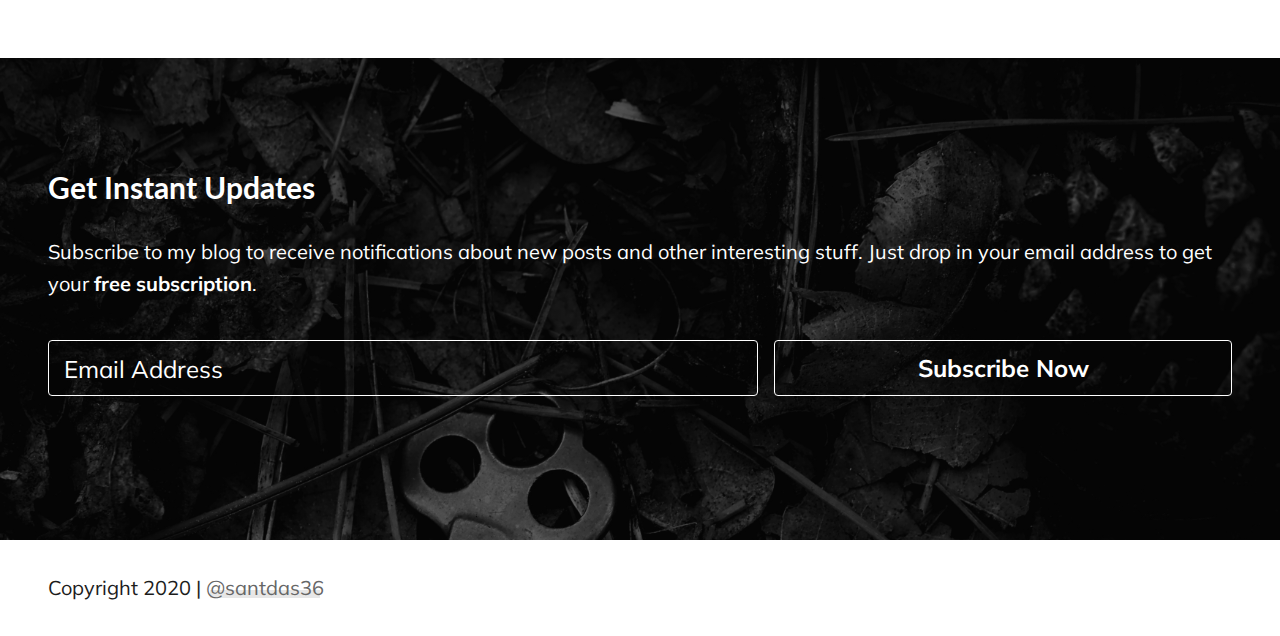
==== commit 9e31e9b4: "" ====
--- a/temp/index.html
+++ b/temp/index.html
@@ -54,11 +54,11 @@
         0% { transform: translateY(-25px) }
         100% { transform: translateY(25px) }
         }
-        .float-right {
+        .float-rigsht {
         transform: translateX(-20px);
         opacity: 0;
         }
-        .float-up {
+        .float-ups {
         transform: translateY(20px);
         opacity: 0;
         }
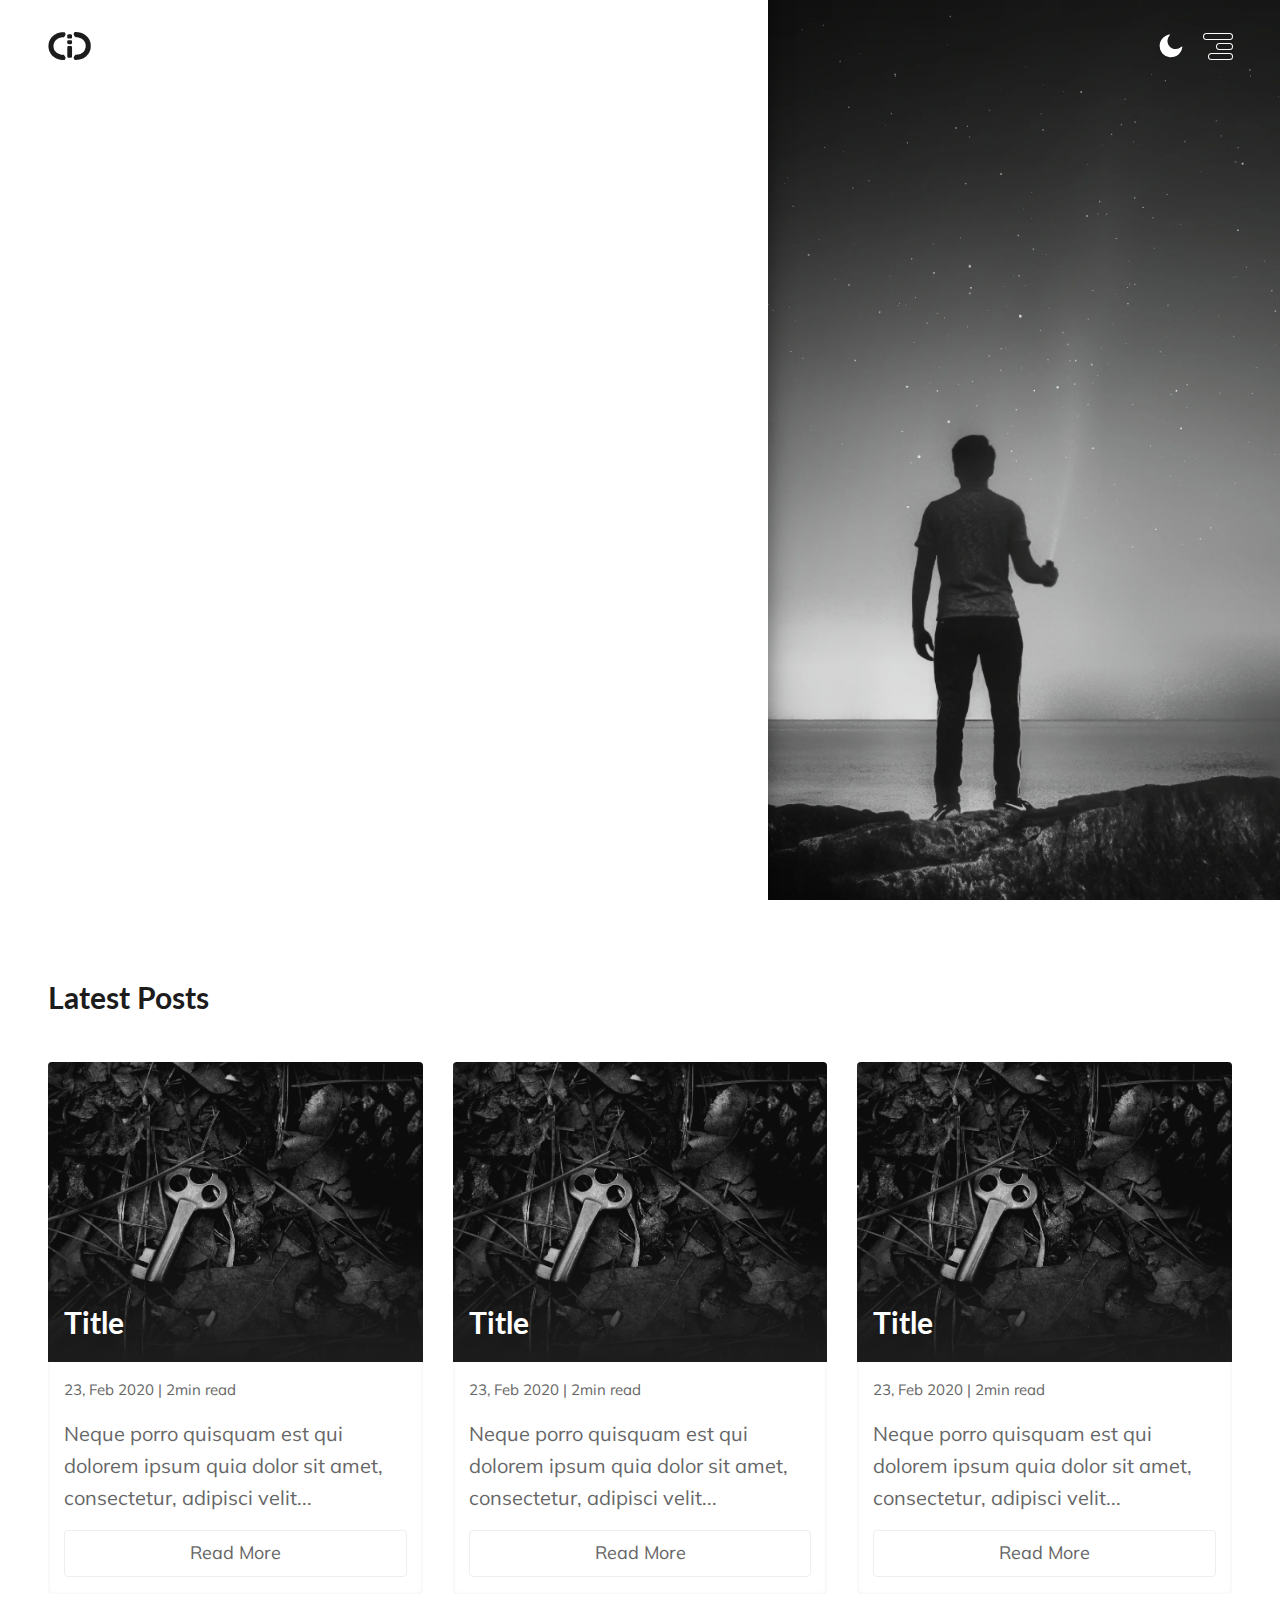
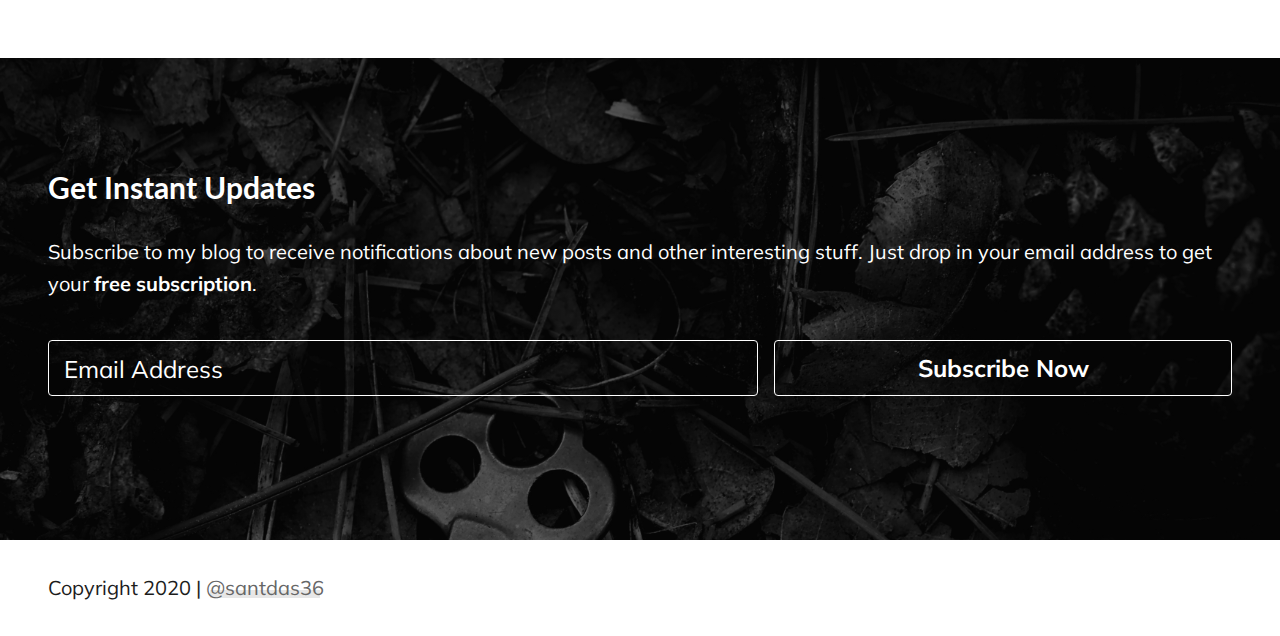
==== commit 2adf66ee: "" ====
--- a/temp/index.html
+++ b/temp/index.html
@@ -54,11 +54,11 @@
         0% { transform: translateY(-25px) }
         100% { transform: translateY(25px) }
         }
-        .float-rigsht {
+        .float-right {
         transform: translateX(-20px);
         opacity: 0;
         }
-        .float-ups {
+        .float-up {
         transform: translateY(20px);
         opacity: 0;
         }
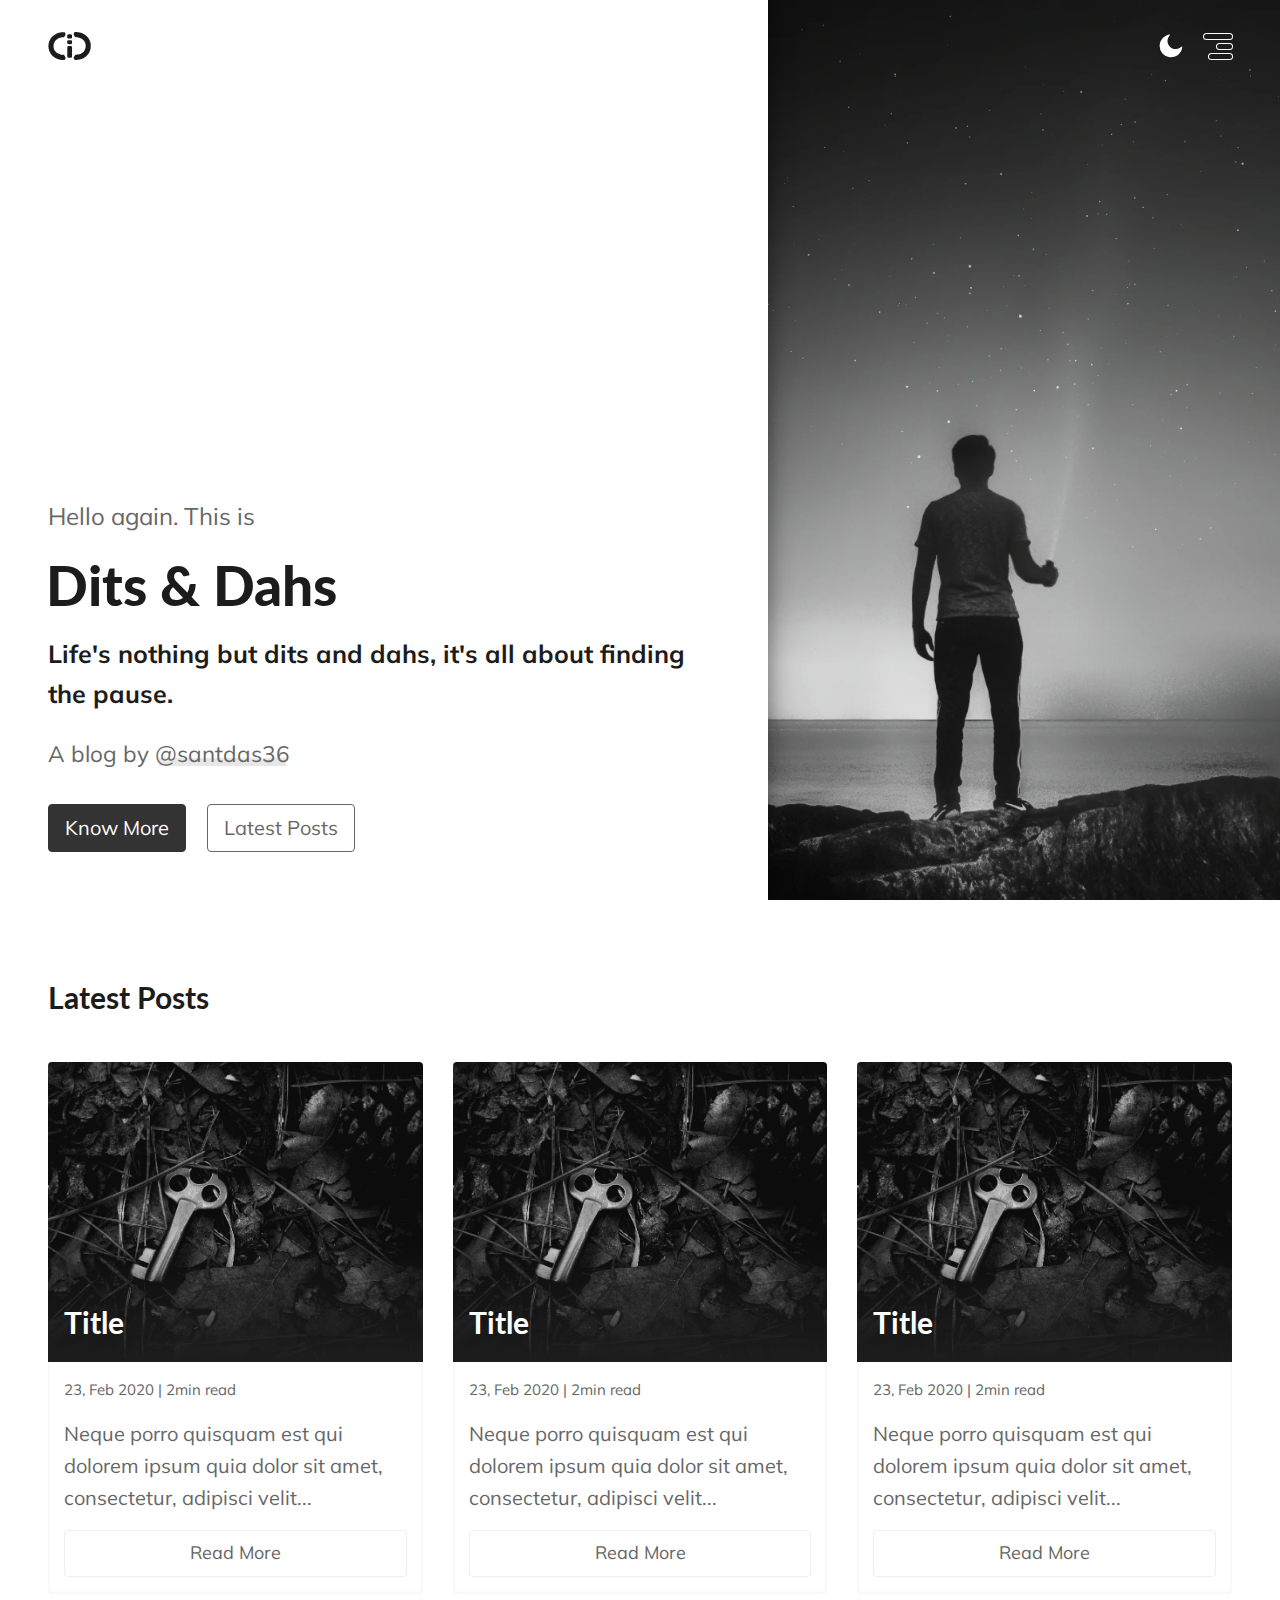
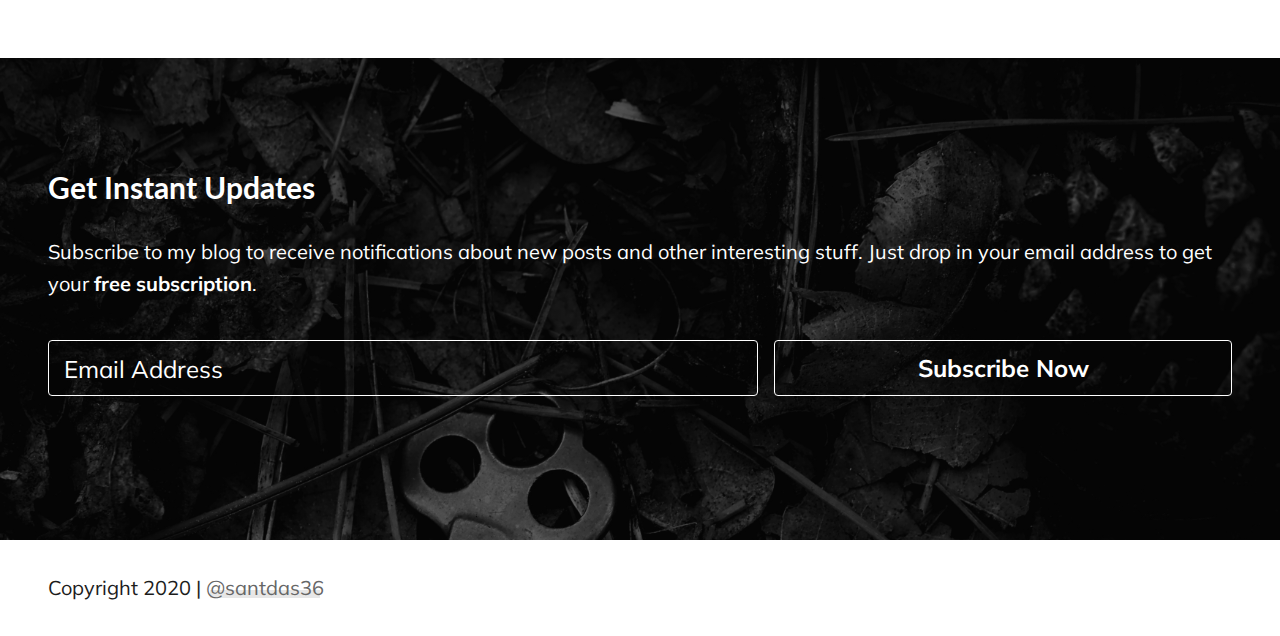
==== commit a902cb4c: "ss" ====
--- a/temp/index.html
+++ b/temp/index.html
@@ -75,6 +75,19 @@
         }
         }
     </style>
+    
+<!-- Google Analytics -->
+<script>
+(function(i,s,o,g,r,a,m){i['GoogleAnalyticsObject']=r;i[r]=i[r]||function(){
+(i[r].q=i[r].q||[]).push(arguments)},i[r].l=1*new Date();a=s.createElement(o),
+m=s.getElementsByTagName(o)[0];a.async=1;a.src=g;m.parentNode.insertBefore(a,m)
+})(window,document,'script','https://www.google-analytics.com/analytics.js','ga');
+
+ga('create', 'UA-164978597-1', 'auto');
+ga('send', 'pageview');
+</script>
+<!-- End Google Analytics -->
+
 </head>
 <body>
     <!--div class="preload">
@@ -187,29 +200,19 @@
 <script src="script.js"></script>
 <script>
 $(window).on('load', function() {
-  setTimeout(() => {
+ // setTimeout(() => {
   $('.preload').addClass('loaded');
-  setTimeout(() => {
+//  setTimeout(() => {
   $('.preload').fadeOut();
   $('.float-right, .float-up').each(function(i) {
-  $(this).delay((i + 2) * 150).queue(function(){
+//  $(this).delay((i + 2) * 150).queue(function(){
   $(this).removeClass("float-right");
   $(this).removeClass("float-up");
+//  });
   });
-  });
-  }, 1300);
-  }, 1000);
+//  }, 1300);
+//  }, 1000);
 })
 </script>
-    <!-- Global site tag (gtag.js) - Google Analytics -->
-    <script async src="https://www.googletagmanager.com/gtag/js?id=UA-164978597-1"></script>
-    <script>
-        window.dataLayer = window.dataLayer || [];
-        function gtag() {
-            dataLayer.push(arguments);
-        }
-        gtag('js', new Date());
-        gtag('config', 'UA-164978597-1');
-    </script>
 </body>
 </html>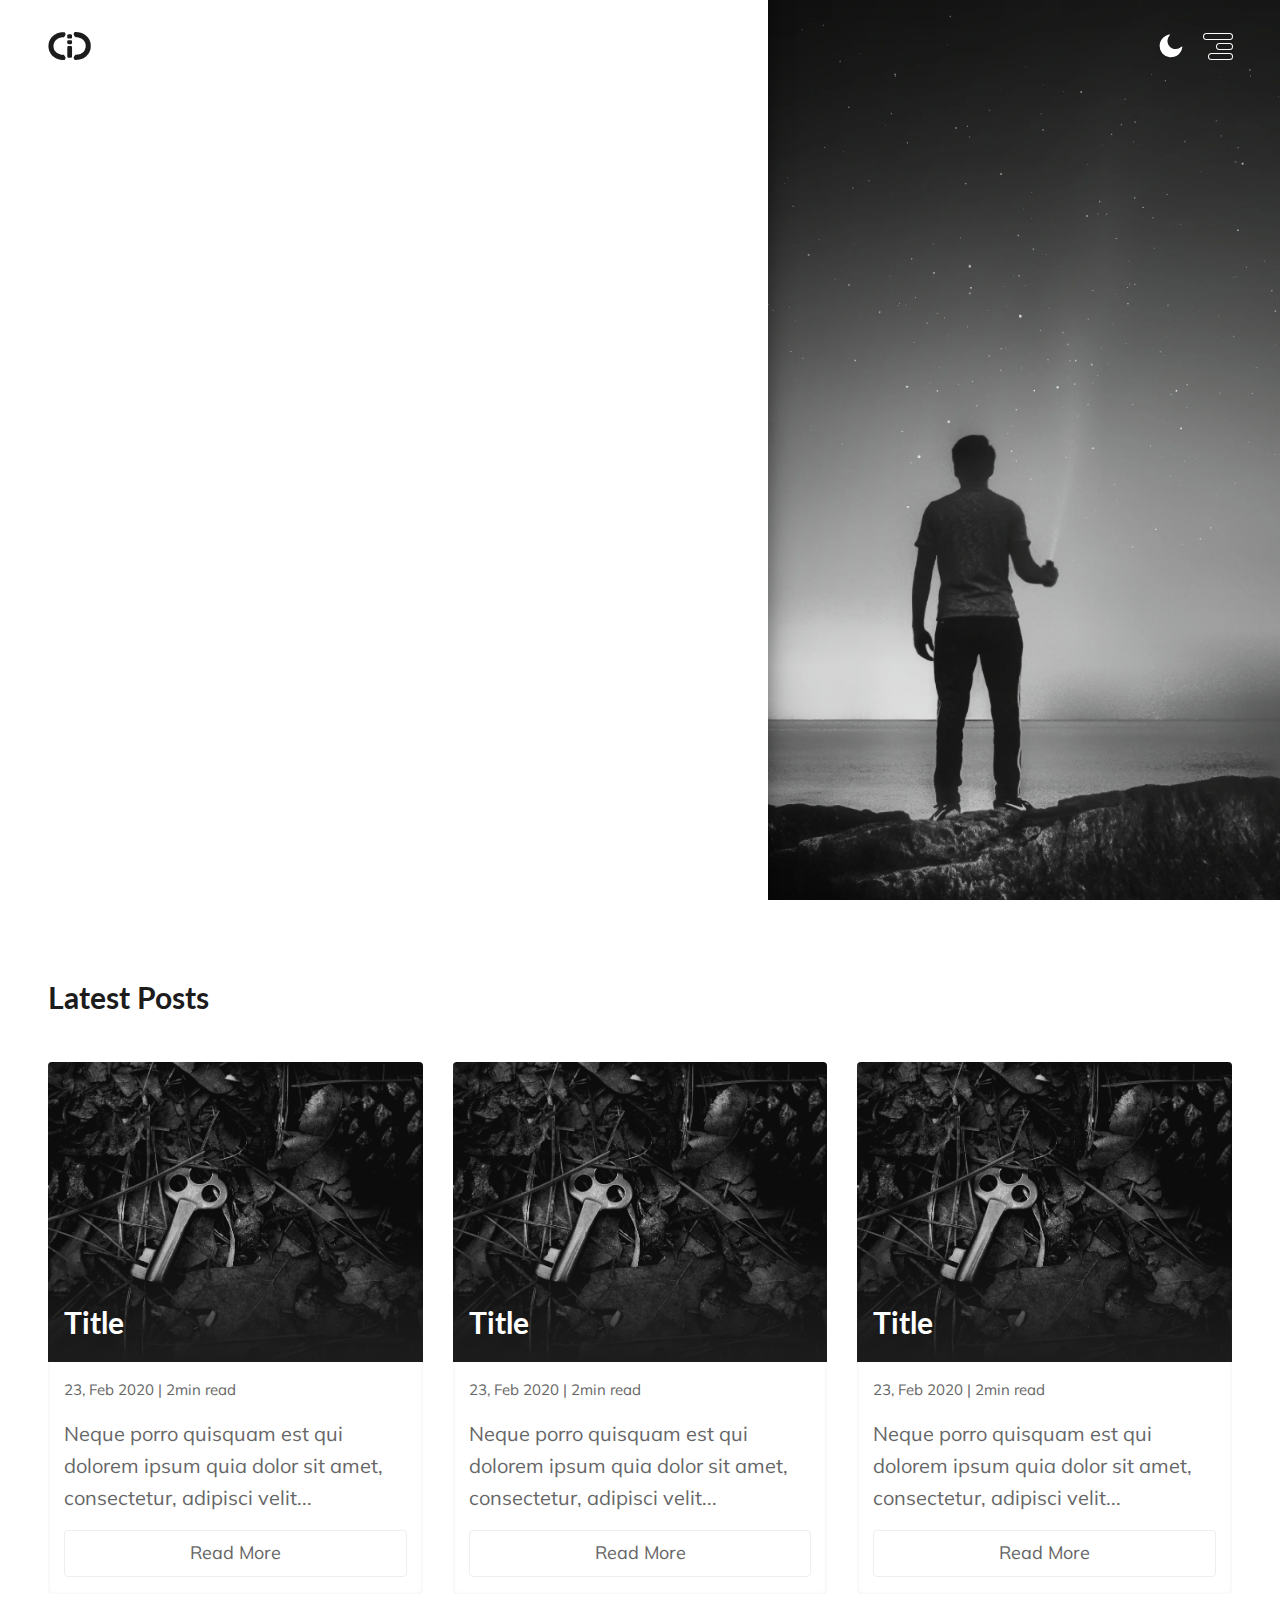
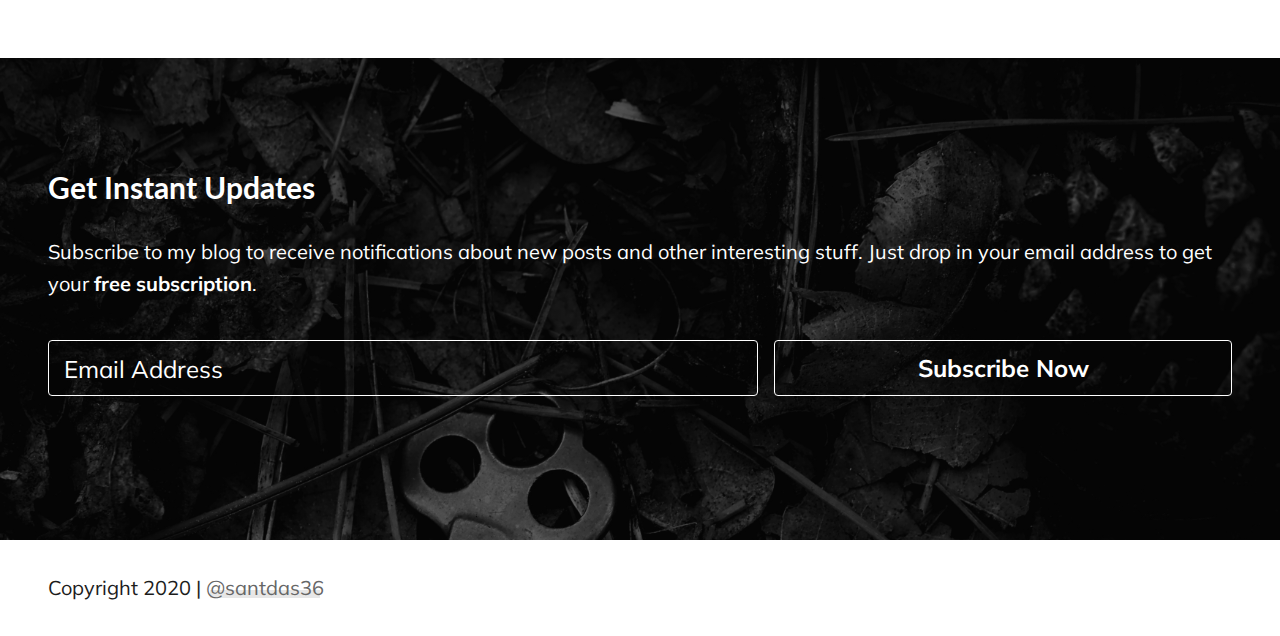
==== commit 25b46483: "ss" ====
--- a/temp/index.html
+++ b/temp/index.html
@@ -200,18 +200,18 @@
 <script src="script.js"></script>
 <script>
 $(window).on('load', function() {
- // setTimeout(() => {
+  setTimeout(() => {
   $('.preload').addClass('loaded');
-//  setTimeout(() => {
+  setTimeout(() => {
   $('.preload').fadeOut();
   $('.float-right, .float-up').each(function(i) {
-//  $(this).delay((i + 2) * 150).queue(function(){
+  $(this).delay((i + 2) * 150).queue(function(){
   $(this).removeClass("float-right");
   $(this).removeClass("float-up");
-//  });
   });
-//  }, 1300);
-//  }, 1000);
+  });
+  }, 1300);
+  }, 1000);
 })
 </script>
 </body>
